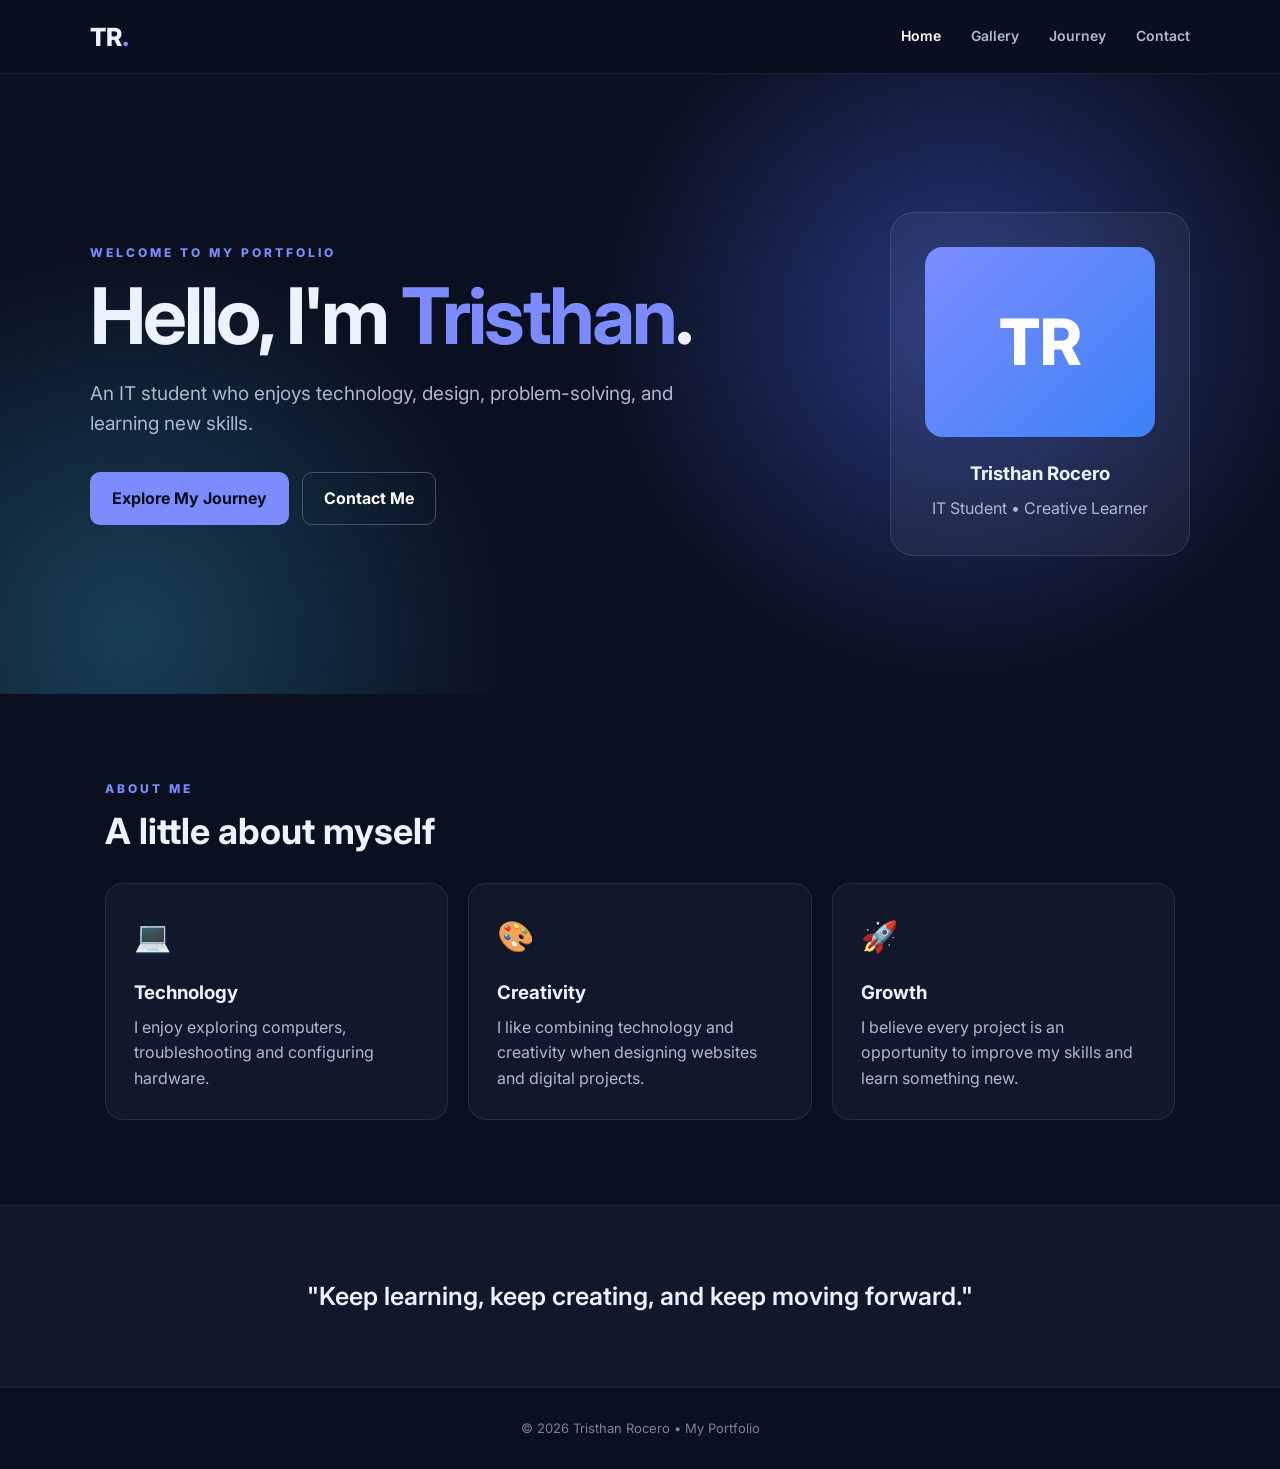
==== index.html @ 7a7e2050 "Add initial website structure with contact, gallery, journey, and index pages; include CSS and JavaS" ====
<!DOCTYPE html>
<html lang="en">
<head>
    <meta charset="UTF-8">
    <meta name="viewport" content="width=device-width, initial-scale=1.0">
    <title>Tristhan Rocero | Portfolio</title>
    <link rel="stylesheet" href="css/style.css">
</head>

<body>

<header class="navbar">
    <a class="logo" href="index.html">TR<span>.</span></a>

    <button class="menu-btn" onclick="toggleMenu()">☰</button>

    <nav id="navMenu">
        <a class="active" href="index.html">Home</a>
        <a href="gallery.html">Gallery</a>
        <a href="journey.html">Journey</a>
        <a href="contact.html">Contact</a>
    </nav>
</header>


<main>

<section class="hero">

    <div class="hero-text">

        <p class="eyebrow">WELCOME TO MY PORTFOLIO</p>

        <h1>
            Hello, I'm <span>Tristhan</span>.
        </h1>

        <p class="lead">
            An IT student who enjoys technology, design,
            problem-solving, and learning new skills.
        </p>

        <div class="buttons">
            <a class="btn primary" href="journey.html">
                Explore My Journey
            </a>

            <a class="btn secondary" href="contact.html">
                Contact Me
            </a>
        </div>

    </div>


    <div class="profile-card">

        <div class="profile-placeholder">
            TR
        </div>

        <h3>Tristhan Rocero</h3>

        <p>
            IT Student • Creative Learner
        </p>

    </div>

</section>


<section class="section">

    <p class="eyebrow">ABOUT ME</p>

    <h2>A little about myself</h2>

    <div class="about-grid">

        <div class="card">
            <div class="icon">💻</div>

            <h3>Technology</h3>

            <p>
                I enjoy exploring computers, troubleshooting and
                 configuring hardware.
            </p>
        </div>


        <div class="card">
            <div class="icon">🎨</div>

            <h3>Creativity</h3>

            <p>
                I like combining technology and creativity
                when designing websites and digital projects.
            </p>
        </div>


        <div class="card">
            <div class="icon">🚀</div>

            <h3>Growth</h3>

            <p>
                I believe every project is an opportunity
                to improve my skills and learn something new.
            </p>
        </div>

    </div>

</section>


<section class="quote-section">

    <p>
        "Keep learning, keep creating, and keep moving forward."
    </p>

</section>

</main>


<footer>
    © 2026 Tristhan Rocero • My Portfolio
</footer>


<script src="js/script.js"></script>

</body>
</html>
---- css/style.css ----
@import url('https://fonts.googleapis.com/css2?family=Inter:wght@400;500;600;700;800&display=swap');

* {
    box-sizing: border-box;
    margin: 0;
    padding: 0;
}

html {
    scroll-behavior: smooth;
}

body {
    font-family: Inter, Arial, sans-serif;
    background: #0b1020;
    color: #edf2ff;
    line-height: 1.6;
}

a {
    text-decoration: none;
    color: inherit;
}


/* NAVIGATION */

.navbar {
    height: 74px;
    padding: 0 7%;
    display: flex;
    align-items: center;
    justify-content: space-between;

    border-bottom: 1px solid rgba(255,255,255,.08);

    background: rgba(11,16,32,.9);

    position: sticky;
    top: 0;
    z-index: 10;

    backdrop-filter: blur(12px);
}

.logo {
    font-size: 25px;
    font-weight: 800;
}

.logo span,
.eyebrow,
.hero h1 span {
    color: #7c8cff;
}

.navbar nav {
    display: flex;
    gap: 30px;
}

.navbar nav a {
    color: #aeb8d0;
    font-weight: 600;
    font-size: 14px;
}

.navbar nav a:hover,
.navbar nav a.active {
    color: #fff;
}

.menu-btn {
    display: none;
    background: none;
    border: 0;
    color: #fff;
    font-size: 25px;
}


/* HERO */

.hero {
    min-height: 620px;
    padding: 90px 7%;

    display: flex;
    align-items: center;
    justify-content: space-between;

    gap: 60px;

    background:
        radial-gradient(
            circle at 75% 40%,
            #26367c 0,
            transparent 35%
        ),
        radial-gradient(
            circle at 10% 90%,
            #173f56 0,
            transparent 30%
        );
}

.hero-text {
    max-width: 680px;
}

.eyebrow {
    font-size: 12px;
    font-weight: 800;
    letter-spacing: 3px;
    margin-bottom: 13px;
}

h1 {
    font-size: clamp(44px, 7vw, 78px);
    line-height: 1.05;
    letter-spacing: -3px;
    margin-bottom: 22px;
}

h2 {
    font-size: 36px;
    line-height: 1.15;
    margin-bottom: 30px;
}

h3 {
    margin-bottom: 7px;
}

.lead {
    font-size: 19px;
    color: #aeb8d0;
    max-width: 600px;
}


/* BUTTONS */

.buttons {
    display: flex;
    gap: 13px;
    margin-top: 32px;
    flex-wrap: wrap;
}

.btn {
    display: inline-block;
    padding: 13px 21px;

    border-radius: 10px;
    border: 1px solid transparent;

    font-weight: 700;
    cursor: pointer;

    font-family: inherit;
}

.primary {
    background: #7c8cff;
    color: #0b1020;
}

.primary:hover {
    background: #95a2ff;
}

.secondary {
    border-color: #46516e;
    color: #fff;
}

.secondary:hover {
    background: #161e36;
}


/* PROFILE */

.profile-card {
    width: 300px;
    padding: 34px;

    border: 1px solid rgba(255,255,255,.1);
    border-radius: 24px;

    text-align: center;

    background: rgba(255,255,255,.05);
}

.profile-placeholder {
    height: 190px;

    border-radius: 18px;

    display: grid;
    place-items: center;

    font-size: 64px;
    font-weight: 800;

    background:
        linear-gradient(
            135deg,
            #7c8cff,
            #3b82f6
        );

    color: #fff;

    margin-bottom: 22px;
}

.profile-card p {
    color: #aeb8d0;
}


/* GENERAL SECTIONS */

.section,
.page {
    padding: 85px 7%;
    max-width: 1250px;
    margin: auto;
}

.about-grid {
    display: grid;
    grid-template-columns:
        repeat(3, 1fr);

    gap: 20px;
}

.card {
    padding: 28px;

    border: 1px solid rgba(255,255,255,.09);
    border-radius: 18px;

    background: #11182b;
}

.icon {
    font-size: 30px;
    margin-bottom: 18px;
}

.card p {
    color: #aeb8d0;
}


/* QUOTE */

.quote-section {
    padding: 70px 7%;

    text-align: center;

    background: #10182b;

    border-top:
        1px solid rgba(255,255,255,.06);

    border-bottom:
        1px solid rgba(255,255,255,.06);
}

.quote-section p {
    font-size: 25px;
    font-weight: 600;
}


/* FOOTER */

footer {
    text-align: center;
    padding: 30px;

    color: #78839c;

    font-size: 13px;

    border-top:
        1px solid rgba(255,255,255,.06);
}


/* PAGE HEADING */

.page-heading {
    padding: 55px 0 45px;
}

.page-heading h1 {
    font-size: 55px;
}

.page-heading p {
    color: #aeb8d0;
    max-width: 650px;
}


/* GALLERY */

.gallery-grid {
    display: grid;

    grid-template-columns:
        repeat(3, 1fr);

    gap: 20px;
}

.gallery-item {
    min-height: 250px;

    border-radius: 20px;

    padding: 25px;

    display: flex;
    align-items: end;

    overflow: hidden;
}

.gallery-item span {
    font-size: 12px;
    font-weight: 800;
    opacity: .7;
}

.gallery-item h3 {
    font-size: 23px;
}

.gallery-item p {
    color: #dfe4ff;
}

.gradient-one {
    background: linear-gradient(
        135deg,
        #3151b7,
        #10182b
    );
}

.gradient-two {
    background: linear-gradient(
        135deg,
        #8b4bb7,
        #1b1735
    );
}

.gradient-three {
    background: linear-gradient(
        135deg,
        #168b8b,
        #0d2632
    );
}

.gradient-four {
    background: linear-gradient(
        135deg,
        #b86d31,
        #241a14
    );
}

.gradient-five {
    background: linear-gradient(
        135deg,
        #ad4772,
        #241529
    );
}

.gradient-six {
    background: linear-gradient(
        135deg,
        #526c2f,
        #141d12
    );
}

.tip {
    margin-top: 25px;

    padding: 17px 20px;

    border-radius: 12px;

    background: #11182b;

    color: #aeb8d0;
}

.tip strong {
    color: #fff;
}

.tip code {
    color: #9ca8ff;
}


/* JOURNEY */

.timeline {
    position: relative;
    margin: 15px 0 55px;
}

.timeline:before {
    content: "";

    position: absolute;

    left: 24px;
    top: 20px;
    bottom: 20px;

    width: 2px;

    background: #303b5b;
}

.timeline-item {
    display: grid;

    grid-template-columns:
        50px 1fr;

    gap: 25px;

    margin-bottom: 30px;

    position: relative;
}

.year {
    width: 50px;
    height: 50px;

    border-radius: 50%;

    display: grid;
    place-items: center;

    background: #7c8cff;

    color: #0b1020;

    font-weight: 800;

    z-index: 1;
}

.timeline-item p {
    color: #aeb8d0;
    max-width: 700px;
}


/* SKILLS */

.two-column {
    display: grid;

    grid-template-columns:
        1fr 1fr;

    gap: 20px;
}

.skill {
    margin: 22px 0;
}

.skill > div:first-child {
    display: flex;
    justify-content: space-between;

    margin-bottom: 7px;

    font-size: 14px;
}

.skill b {
    color: #9ca8ff;
}

.bar {
    height: 8px;

    background: #252f49;

    border-radius: 99px;

    overflow: hidden;
}

.bar i {
    display: block;

    height: 100%;

    background: #7c8cff;

    border-radius: 99px;
}


/* HOBBIES */

.hobby-list {
    list-style: none;

    display: grid;

    gap: 14px;
}

.hobby-list li {
    padding: 13px;

    border-radius: 10px;

    background: #192239;
}


/* JAVASCRIPT DEMO */

.requirements {
    margin-top: 20px;

    padding: 35px;

    border: 1px solid
        rgba(124,140,255,.25);

    border-radius: 18px;

    background: #10182b;
}

.demo-output {
    margin-top: 18px;

    color: #aeb8d0;

    min-height: 24px;
}


/* CONTACT */

.contact-grid {
    display: grid;

    grid-template-columns:
        .8fr 1.2fr;

    gap: 25px;
}

.contact-info {
    display: grid;

    gap: 15px;

    align-content: start;
}

.contact-card {
    display: flex;

    gap: 18px;

    align-items: center;
}

.contact-card > span {
    font-size: 28px;
}

.contact-card p {
    word-break: break-word;
}

.contact-form {
    padding: 30px;

    border-radius: 18px;

    background: #11182b;

    border:
        1px solid rgba(255,255,255,.09);
}

label {
    display: block;

    font-size: 13px;

    font-weight: 700;

    margin-bottom: 7px;
}

input,
textarea {
    width: 100%;

    padding: 13px 14px;

    margin-bottom: 18px;

    border-radius: 9px;

    border: 1px solid #303b5b;

    background: #0b1020;

    color: #fff;

    font: inherit;

    outline: none;
}

input:focus,
textarea:focus {
    border-color: #7c8cff;
}

.form-message {
    margin-top: 15px;

    color: #8ff0b0;
}


/* MOBILE */

@media(max-width:800px) {

    .navbar nav {
        display: none;

        position: absolute;

        top: 74px;

        left: 0;
        right: 0;

        background: #0b1020;

        padding: 20px 7%;

        flex-direction: column;

        gap: 15px;

        border-bottom:
            1px solid #222c45;
    }

    .navbar nav.open {
        display: flex;
    }

    .menu-btn {
        display: block;
    }

    .hero {
        padding-top: 65px;

        flex-direction: column;

        align-items: flex-start;
    }

    .profile-card {
        width: 100%;
        max-width: 330px;
    }

    .about-grid,
    .gallery-grid,
    .two-column,
    .contact-grid {
        grid-template-columns: 1fr;
    }

    .page-heading h1 {
        font-size: 45px;
    }
}
.gallery-item {
    position: relative;
    overflow: hidden;
}

.gallery-item img {
    width: 100%;
    height: 100%;
    object-fit: cover;
    position: absolute;
    top: 0;
    left: 0;
}

.gallery-item > div {
    position: relative;
    z-index: 2;
}
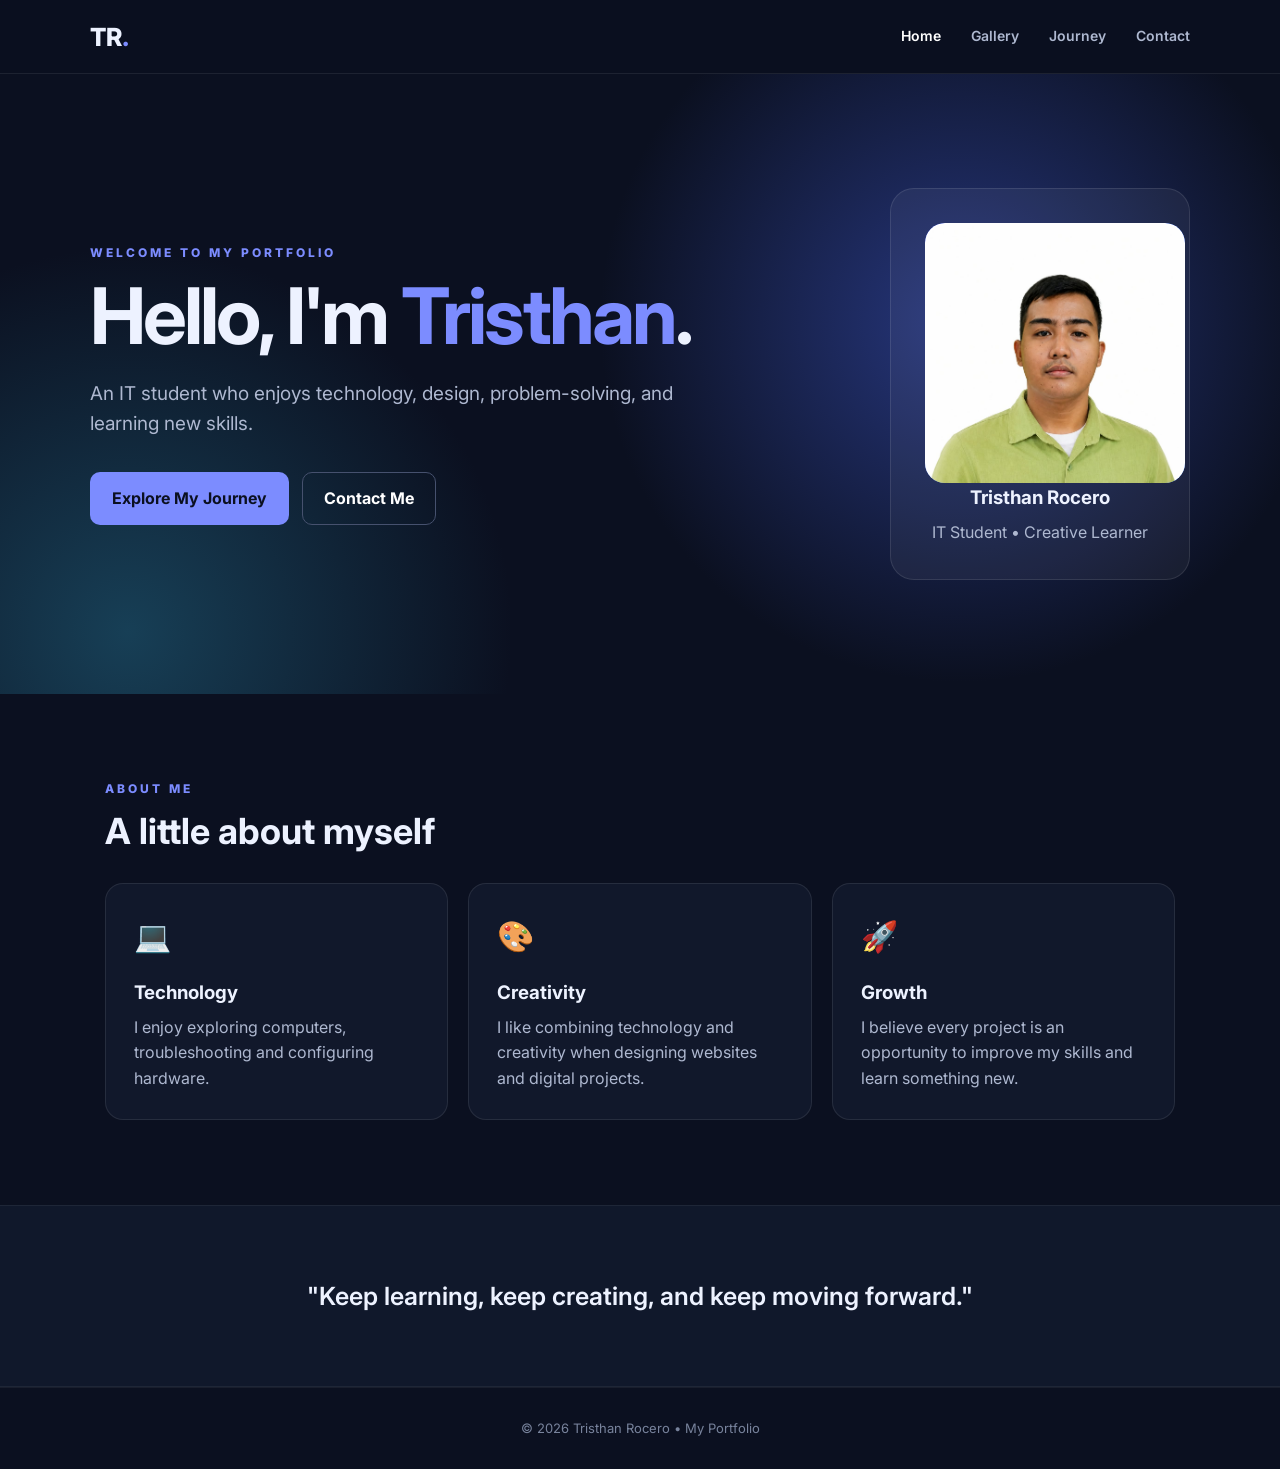
==== commit bc7cf5cf: "Add image to profile card for Tristhan Rocero" ====
--- a/index.html
+++ b/index.html
@@ -55,9 +55,10 @@
 
     <div class="profile-card">
 
-        <div class="profile-placeholder">
-            TR
-        </div>
+       <div class="profile-placeholder">
+    <img src="images/ID.jpg" alt="Tristhan Rocero">
+</div>
+
 
         <h3>Tristhan Rocero</h3>
 
@@ -137,4 +138,4 @@
 <script src="js/script.js"></script>
 
 </body>
-</html>+</html>
--- a/css/style.css
+++ b/css/style.css
@@ -221,7 +221,22 @@
     color: #aeb8d0;
 }
 
-
+.profile-placeholder {
+    width: 260px;
+    height: 260px;
+    margin: 0 auto;
+    overflow: hidden;
+    border-radius: 20px;
+}
+
+.profile-placeholder img {
+    width: 100%;
+    height: 100%;
+    object-fit: cover;
+    object-position: center;
+    display: block;
+    border-radius: 20px;
+}
 /* GENERAL SECTIONS */
 
 .section,
